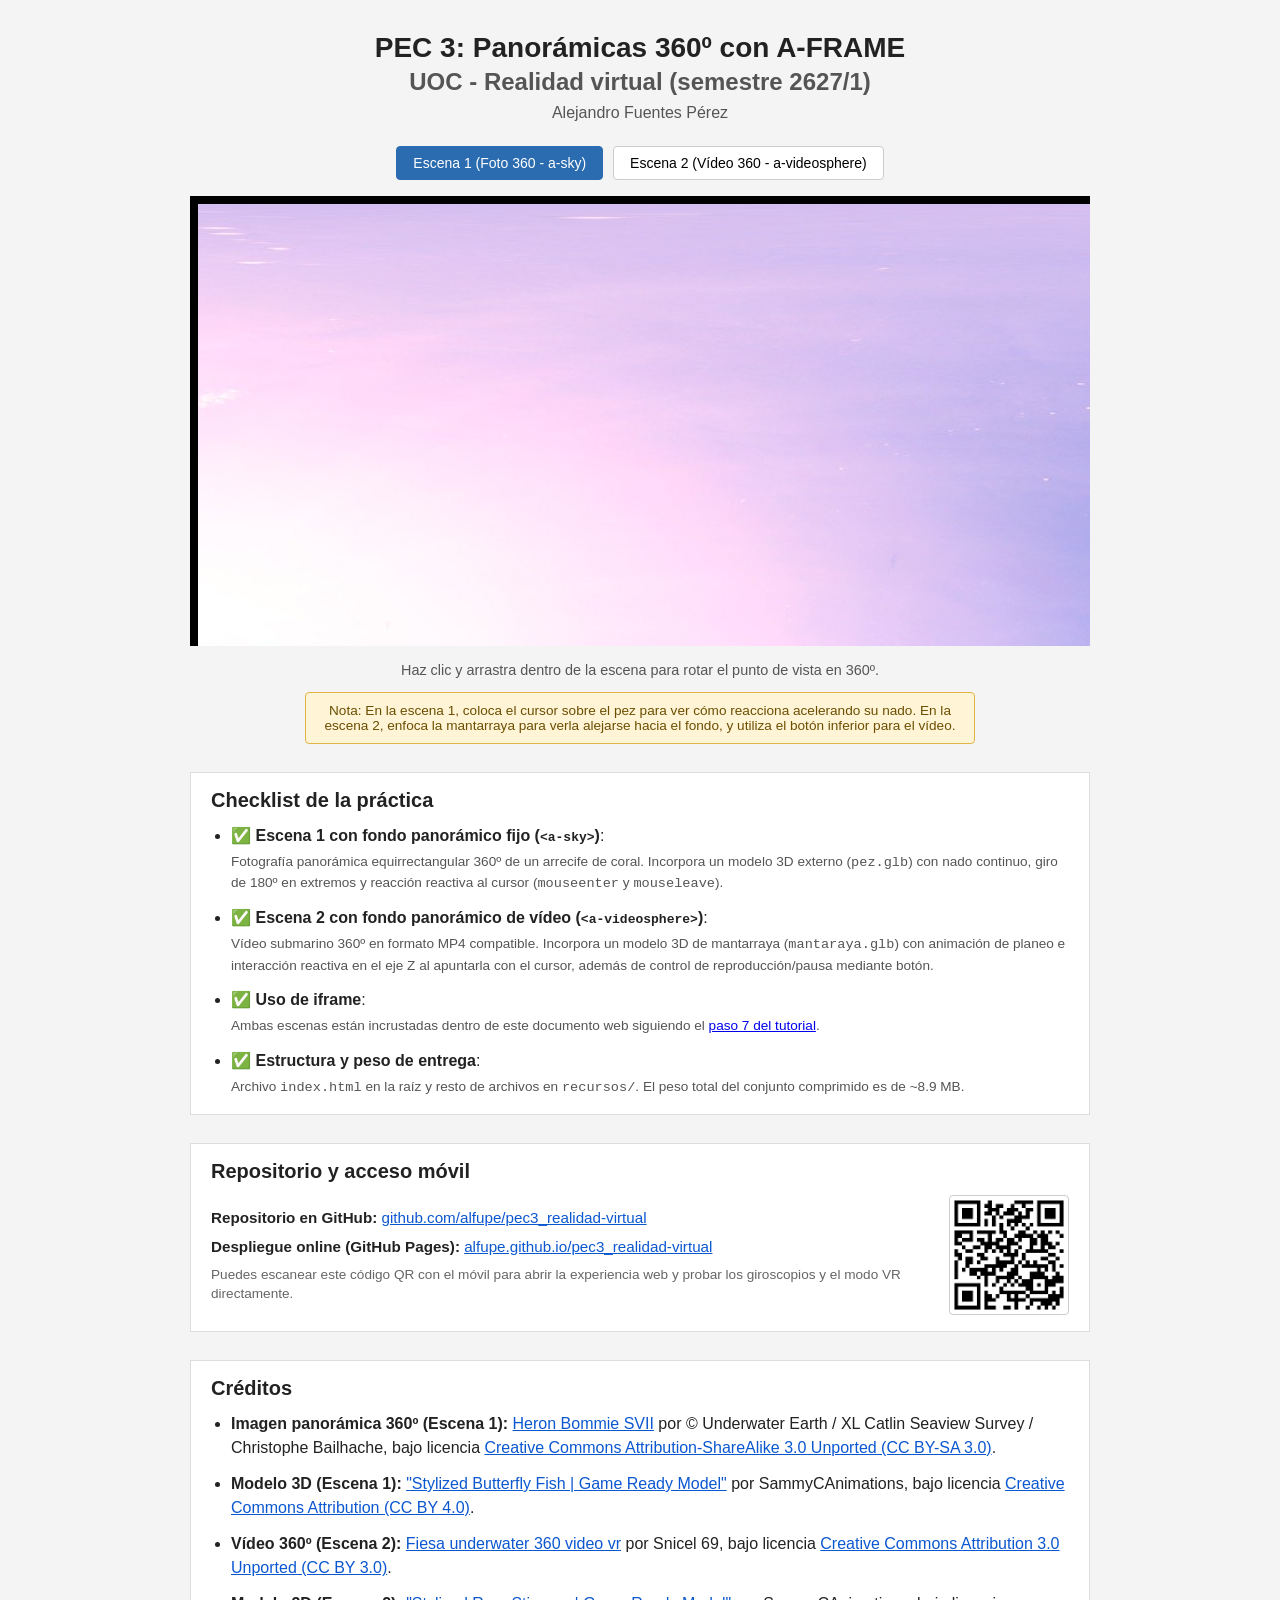
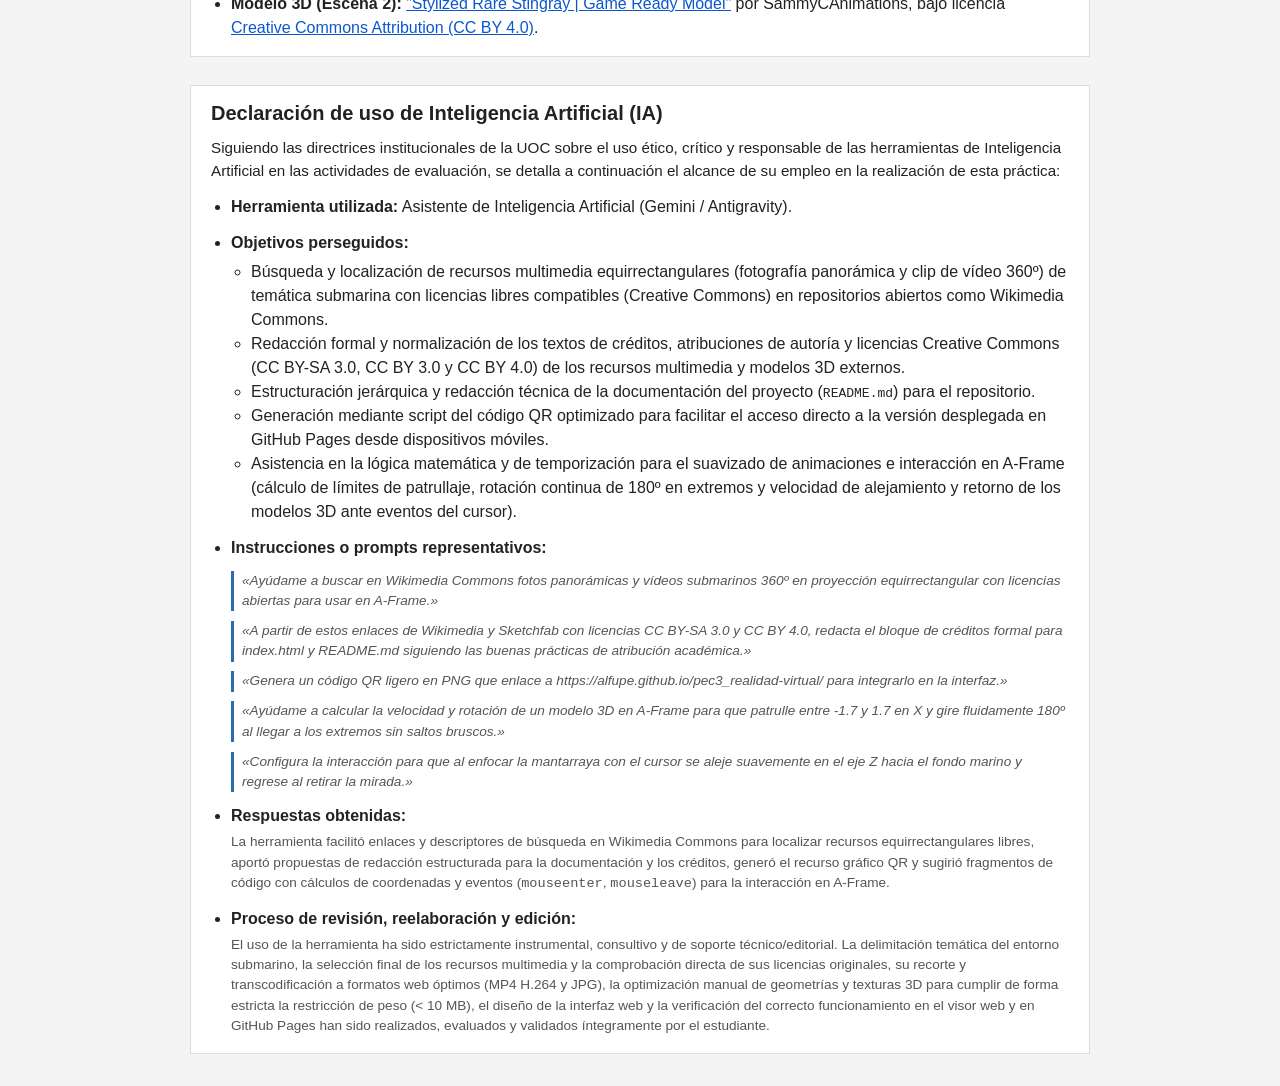
==== index.html @ 3fe5d0ec "docs: anadir busqueda de recursos 360 a la declaracion de IA" ====
<!DOCTYPE html>
<html lang="es">
<head>
    <meta charset="utf-8">
    <meta name="viewport" content="width=device-width, initial-scale=1.0">
    <title>PEC3_Fuentes_Alejandro</title>
    <meta name="description" content="PEC 3: Tutorial de A-FRAME 360º. PEC3_Fuentes_Alejandro">
    <link rel="stylesheet" href="recursos/styles.css?v=2">
</head>
<body>
    <main class="page">
        <header class="page__header">
            <h1 class="page__title">PEC 3: Panorámicas 360º con A-FRAME</h1>
            <h2 class="page__subtitle">UOC - Realidad virtual (semestre 2627/1)</h2>
            <p class="page__author">Alejandro Fuentes Pérez</p>
        </header>

        <!-- Selector de escenas con iframe -->
        <div class="scene-selector">
            <button class="scene-btn active" id="btn-scene1" onclick="cambiarEscena(1)">Escena 1 (Foto 360 - a-sky)</button>
            <button class="scene-btn" id="btn-scene2" onclick="cambiarEscena(2)">Escena 2 (Vídeo 360 - a-videosphere)</button>
        </div>

        <section class="page__viewer">
            <div id="contenedor-1" class="scene-container active">
                <iframe class="page__frame" src="recursos/escena1.html" title="Escena 1: Foto 360"></iframe>
            </div>
            <div id="contenedor-2" class="scene-container">
                <iframe class="page__frame" src="recursos/escena2.html" title="Escena 2: Vídeo 360"></iframe>
            </div>
        </section>

        <footer class="page__footer">
            <p>Haz clic y arrastra dentro de la escena para rotar el punto de vista en 360º.</p>
            <p class="page__warning">Nota: En la escena 1, coloca el cursor sobre el pez para ver cómo reacciona acelerando su nado. En la escena 2, enfoca la mantarraya para verla alejarse hacia el fondo, y utiliza el botón inferior para el vídeo.</p>
        </footer>

        <section class="instructions">
            <h2 class="instructions__title">Checklist de la práctica</h2>
            <ul class="instructions__list">
                <li class="instructions__item">
                    ✅ <strong>Escena 1 con fondo panorámico fijo (<code>&lt;a-sky&gt;</code>)</strong>:
                    <span class="instructions__note">Fotografía panorámica equirrectangular 360º de un arrecife de coral. Incorpora un modelo 3D externo (<code>pez.glb</code>) con nado continuo, giro de 180º en extremos y reacción reactiva al cursor (<code>mouseenter</code> y <code>mouseleave</code>).</span>
                </li>
                <li class="instructions__item">
                    ✅ <strong>Escena 2 con fondo panorámico de vídeo (<code>&lt;a-videosphere&gt;</code>)</strong>:
                    <span class="instructions__note">Vídeo submarino 360º en formato MP4 compatible. Incorpora un modelo 3D de mantarraya (<code>mantaraya.glb</code>) con animación de planeo e interacción reactiva en el eje Z al apuntarla con el cursor, además de control de reproducción/pausa mediante botón.</span>
                </li>
                <li class="instructions__item">
                    ✅ <strong>Uso de iframe</strong>:
                    <span class="instructions__note">Ambas escenas están incrustadas dentro de este documento web siguiendo el <a href="https://github.com/hannibalov/mindar/wiki/aframe-7-iframe-es" target="_blank" rel="noopener">paso 7 del tutorial</a>.</span>
                </li>
                <li class="instructions__item">
                    ✅ <strong>Estructura y peso de entrega</strong>:
                    <span class="instructions__note">Archivo <code>index.html</code> en la raíz y resto de archivos en <code>recursos/</code>. El peso total del conjunto comprimido es de ~8.9 MB.</span>
                </li>
            </ul>
        </section>

        <section class="instructions">
            <h2 class="instructions__title">Repositorio y acceso móvil</h2>
            <div class="access-box">
                <div class="access-box__info">
                    <p><strong>Repositorio en GitHub:</strong> <a class="credits__link" href="https://github.com/alfupe/pec3_realidad-virtual" target="_blank" rel="noopener">github.com/alfupe/pec3_realidad-virtual</a></p>
                    <p><strong>Despliegue online (GitHub Pages):</strong> <a class="credits__link" href="https://alfupe.github.io/pec3_realidad-virtual/" target="_blank" rel="noopener">alfupe.github.io/pec3_realidad-virtual</a></p>
                    <p class="access-box__hint">Puedes escanear este código QR con el móvil para abrir la experiencia web y probar los giroscopios y el modo VR directamente.</p>
                </div>
                <div class="access-box__qr">
                    <img src="recursos/qr-github-pages.png" alt="Código QR GitHub Pages" width="110" height="110">
                </div>
            </div>
        </section>

        <section class="credits">
            <h2 class="credits__title">Créditos</h2>
            <ul class="credits__list">
                <li class="credits__item">
                    <strong>Imagen panorámica 360º (Escena 1):</strong>
                    <a class="credits__link" href="https://commons.wikimedia.org/wiki/File:Heron_Bommie_SVII.jpg" target="_blank" rel="noopener">Heron Bommie SVII</a>
                    por © Underwater Earth / XL Catlin Seaview Survey / Christophe Bailhache, bajo licencia
                    <a class="credits__link" href="https://creativecommons.org/licenses/by-sa/3.0/" target="_blank" rel="noopener">Creative Commons Attribution-ShareAlike 3.0 Unported (CC BY-SA 3.0)</a>.
                </li>
                <li class="credits__item">
                    <strong>Modelo 3D (Escena 1):</strong>
                    <a class="credits__link" href="https://skfb.ly/pMEuW" target="_blank" rel="noopener">"Stylized Butterfly Fish | Game Ready Model"</a>
                    por SammyCAnimations, bajo licencia
                    <a class="credits__link" href="http://creativecommons.org/licenses/by/4.0/" target="_blank" rel="noopener">Creative Commons Attribution (CC BY 4.0)</a>.
                </li>
                <li class="credits__item">
                    <strong>Vídeo 360º (Escena 2):</strong>
                    <a class="credits__link" href="https://commons.wikimedia.org/wiki/File:Fiesa_underwater_360_video_vr_-insta360x4.webm" target="_blank" rel="noopener">Fiesa underwater 360 video vr</a>
                    por Snicel 69, bajo licencia
                    <a class="credits__link" href="https://creativecommons.org/licenses/by/3.0/" target="_blank" rel="noopener">Creative Commons Attribution 3.0 Unported (CC BY 3.0)</a>.
                </li>
                <li class="credits__item">
                    <strong>Modelo 3D (Escena 2):</strong>
                    <a class="credits__link" href="https://skfb.ly/pMEuE" target="_blank" rel="noopener">"Stylized Rare Stingray | Game Ready Model"</a>
                    por SammyCAnimations, bajo licencia
                    <a class="credits__link" href="http://creativecommons.org/licenses/by/4.0/" target="_blank" rel="noopener">Creative Commons Attribution (CC BY 4.0)</a>.
                </li>
            </ul>
        </section>

        <section class="instructions">
            <h2 class="instructions__title">Declaración de uso de Inteligencia Artificial (IA)</h2>
            <p style="margin: 0 0 0.75rem; line-height: 1.5; font-size: 0.95rem;">Siguiendo las directrices institucionales de la UOC sobre el uso ético, crítico y responsable de las herramientas de Inteligencia Artificial en las actividades de evaluación, se detalla a continuación el alcance de su empleo en la realización de esta práctica:</p>

            <ul class="instructions__list">
                <li class="instructions__item">
                    <strong>Herramienta utilizada:</strong> Asistente de Inteligencia Artificial (Gemini / Antigravity).
                </li>
                <li class="instructions__item">
                    <strong>Objetivos perseguidos:</strong>
                    <ul style="margin-top: 0.35rem; padding-left: 1.25rem;">
                        <li>Búsqueda y localización de recursos multimedia equirrectangulares (fotografía panorámica y clip de vídeo 360º) de temática submarina con licencias libres compatibles (Creative Commons) en repositorios abiertos como Wikimedia Commons.</li>
                        <li>Redacción formal y normalización de los textos de créditos, atribuciones de autoría y licencias Creative Commons (CC BY-SA 3.0, CC BY 3.0 y CC BY 4.0) de los recursos multimedia y modelos 3D externos.</li>
                        <li>Estructuración jerárquica y redacción técnica de la documentación del proyecto (<code>README.md</code>) para el repositorio.</li>
                        <li>Generación mediante script del código QR optimizado para facilitar el acceso directo a la versión desplegada en GitHub Pages desde dispositivos móviles.</li>
                        <li>Asistencia en la lógica matemática y de temporización para el suavizado de animaciones e interacción en A-Frame (cálculo de límites de patrullaje, rotación continua de 180º en extremos y velocidad de alejamiento y retorno de los modelos 3D ante eventos del cursor).</li>
                    </ul>
                </li>
                <li class="instructions__item">
                    <strong>Instrucciones o prompts representativos:</strong>
                    <div style="margin-top: 0.4rem; display: flex; flex-direction: column; gap: 0.35rem;">
                        <span class="instructions__note" style="border-left: 3px solid #2b6cb0; padding-left: 8px; font-style: italic;">«Ayúdame a buscar en Wikimedia Commons fotos panorámicas y vídeos submarinos 360º en proyección equirrectangular con licencias abiertas para usar en A-Frame.»</span>
                        <span class="instructions__note" style="border-left: 3px solid #2b6cb0; padding-left: 8px; font-style: italic;">«A partir de estos enlaces de Wikimedia y Sketchfab con licencias CC BY-SA 3.0 y CC BY 4.0, redacta el bloque de créditos formal para index.html y README.md siguiendo las buenas prácticas de atribución académica.»</span>
                        <span class="instructions__note" style="border-left: 3px solid #2b6cb0; padding-left: 8px; font-style: italic;">«Genera un código QR ligero en PNG que enlace a https://alfupe.github.io/pec3_realidad-virtual/ para integrarlo en la interfaz.»</span>
                        <span class="instructions__note" style="border-left: 3px solid #2b6cb0; padding-left: 8px; font-style: italic;">«Ayúdame a calcular la velocidad y rotación de un modelo 3D en A-Frame para que patrulle entre -1.7 y 1.7 en X y gire fluidamente 180º al llegar a los extremos sin saltos bruscos.»</span>
                        <span class="instructions__note" style="border-left: 3px solid #2b6cb0; padding-left: 8px; font-style: italic;">«Configura la interacción para que al enfocar la mantarraya con el cursor se aleje suavemente en el eje Z hacia el fondo marino y regrese al retirar la mirada.»</span>
                    </div>
                </li>
                <li class="instructions__item">
                    <strong>Respuestas obtenidas:</strong>
                    <span class="instructions__note">La herramienta facilitó enlaces y descriptores de búsqueda en Wikimedia Commons para localizar recursos equirrectangulares libres, aportó propuestas de redacción estructurada para la documentación y los créditos, generó el recurso gráfico QR y sugirió fragmentos de código con cálculos de coordenadas y eventos (<code>mouseenter</code>, <code>mouseleave</code>) para la interacción en A-Frame.</span>
                </li>
                <li class="instructions__item">
                    <strong>Proceso de revisión, reelaboración y edición:</strong>
                    <span class="instructions__note">El uso de la herramienta ha sido estrictamente instrumental, consultivo y de soporte técnico/editorial. La delimitación temática del entorno submarino, la selección final de los recursos multimedia y la comprobación directa de sus licencias originales, su recorte y transcodificación a formatos web óptimos (MP4 H.264 y JPG), la optimización manual de geometrías y texturas 3D para cumplir de forma estricta la restricción de peso (&lt; 10 MB), el diseño de la interfaz web y la verificación del correcto funcionamiento en el visor web y en GitHub Pages han sido realizados, evaluados y validados íntegramente por el estudiante.</span>
                </li>
            </ul>
        </section>
    </main>

    <script>
        function cambiarEscena(num) {
            var c1 = document.getElementById('contenedor-1');
            var c2 = document.getElementById('contenedor-2');
            var b1 = document.getElementById('btn-scene1');
            var b2 = document.getElementById('btn-scene2');

            if (num === 1) {
                c1.className = 'scene-container active';
                c2.className = 'scene-container';
                b1.className = 'scene-btn active';
                b2.className = 'scene-btn';
            } else {
                c1.className = 'scene-container';
                c2.className = 'scene-container active';
                b1.className = 'scene-btn';
                b2.className = 'scene-btn active';
            }
        }
    </script>
</body>
</html>
---- recursos/styles.css ----
body {
    margin: 0;
    padding: 2rem 1rem;
    font-family: Helvetica, Arial, sans-serif;
    color: #222;
    background-color: #f4f4f4;
}

.page {
    max-width: 900px;
    margin: 0 auto;
}

.page__header {
    text-align: center;
}

.page__title {
    margin: 0 0 0.25rem;
    font-size: 1.75rem;
}

.page__subtitle {
    margin: 0;
    color: #555;
}

.page__author {
    color: #555;
    margin: 0.5rem 0 1.5rem;
}

/* Selector de escena sencillo */
.scene-selector {
    display: flex;
    justify-content: center;
    gap: 10px;
    margin-bottom: 1rem;
}

.scene-btn {
    padding: 8px 16px;
    font-size: 14px;
    background-color: #fff;
    border: 1px solid #ccc;
    border-radius: 4px;
    cursor: pointer;
}

.scene-btn:hover {
    background-color: #eee;
}

.scene-btn.active {
    background-color: #2b6cb0;
    color: #fff;
    border-color: #2b6cb0;
}

.page__viewer {
    position: relative;
    height: 450px;
    background-color: #000;
}

.scene-container {
    display: none;
    width: 100%;
    height: 100%;
}

.scene-container.active {
    display: block;
}

.page__frame {
    display: block;
    width: 100%;
    height: 100%;
    border: 0;
}

.page__footer {
    text-align: center;
    color: #555;
    margin-top: 1rem;
    font-size: 0.9rem;
}

.page__warning {
    max-width: 640px;
    margin: 0.75rem auto 0;
    padding: 0.6rem 0.9rem;
    background-color: #fff4d6;
    border: 1px solid #e0b64a;
    border-radius: 4px;
    color: #6b4e00;
    font-size: 0.85rem;
}

.credits,
.instructions,
.ai-declaration {
    margin-top: 1.75rem;
    padding: 1rem 1.25rem;
    background-color: #fff;
    border: 1px solid #ddd;
}

.credits__title,
.instructions__title,
.ai-declaration__title {
    margin: 0 0 0.75rem;
    font-size: 1.25rem;
}

.ai-declaration__subtitle {
    margin: 1rem 0 0.35rem;
    font-size: 0.95rem;
    color: #222;
}

.credits__list,
.instructions__list,
.ai-declaration__list {
    margin: 0;
    padding-left: 1.25rem;
}

.credits__item,
.instructions__item,
.ai-declaration__item {
    margin-bottom: 0.75rem;
    line-height: 1.5;
}

.credits__item:last-child,
.instructions__item:last-child,
.ai-declaration__item:last-child {
    margin-bottom: 0;
}

.ai-declaration p {
    margin: 0 0 0.5rem;
    line-height: 1.5;
    font-size: 0.95rem;
}

.ai-declaration blockquote {
    margin: 0.4rem 0 0.8rem;
    padding: 0.4rem 0.8rem;
    background-color: #f9f9f9;
    border-left: 3px solid #2b6cb0;
    font-style: italic;
    font-size: 0.88rem;
    color: #444;
}

.credits__link {
    color: #0b57d0;
}

.instructions__note {
    display: block;
    margin-top: 0.25rem;
    color: #555;
    font-size: 0.85rem;
}

.access-box {
    display: flex;
    align-items: center;
    justify-content: space-between;
    gap: 1.5rem;
}

.access-box__info p {
    margin: 0 0 0.5rem;
    font-size: 0.95rem;
    line-height: 1.4;
}

.access-box__info p:last-child {
    margin-bottom: 0;
}

.access-box__hint {
    color: #666;
    font-size: 0.85rem !important;
}

.access-box__qr img {
    display: block;
    border: 1px solid #ccc;
    border-radius: 4px;
    padding: 4px;
    background: #fff;
}

@media (max-width: 600px) {
    .access-box {
        flex-direction: column;
        align-items: flex-start;
    }
}
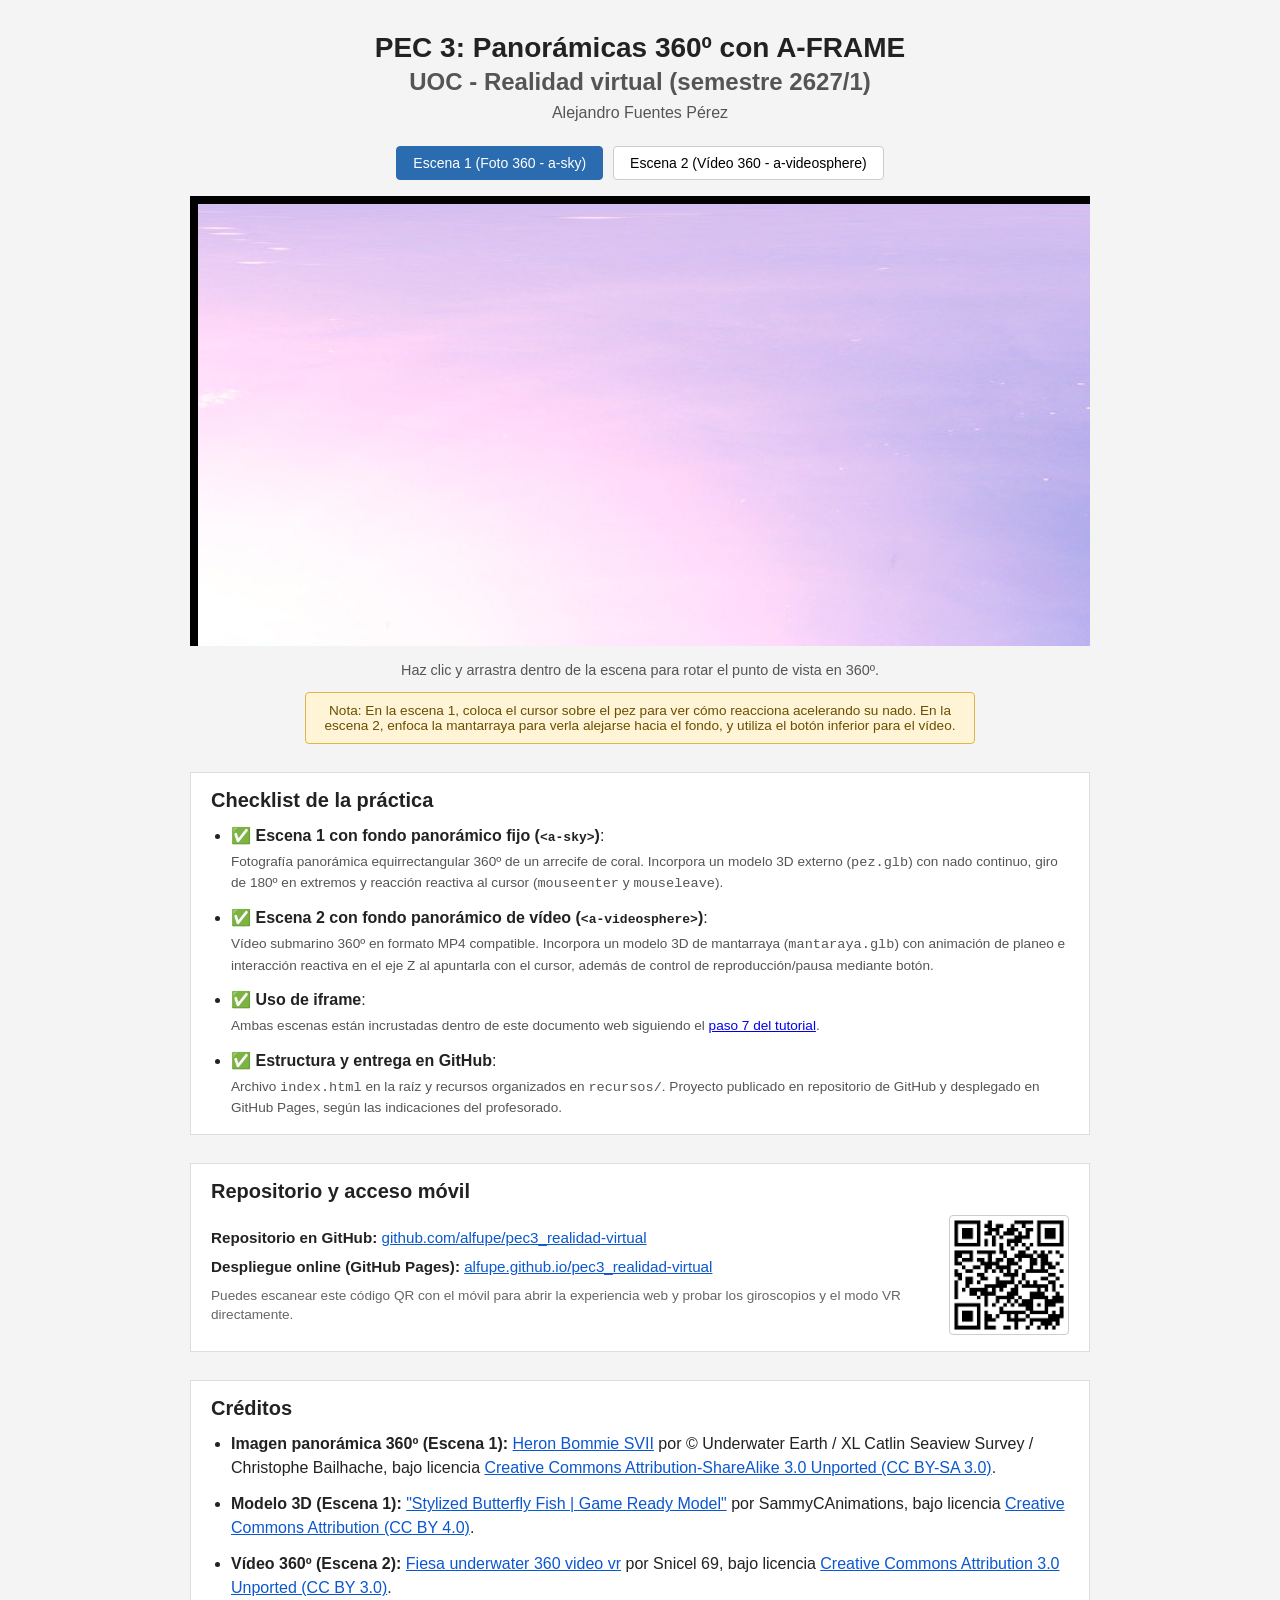
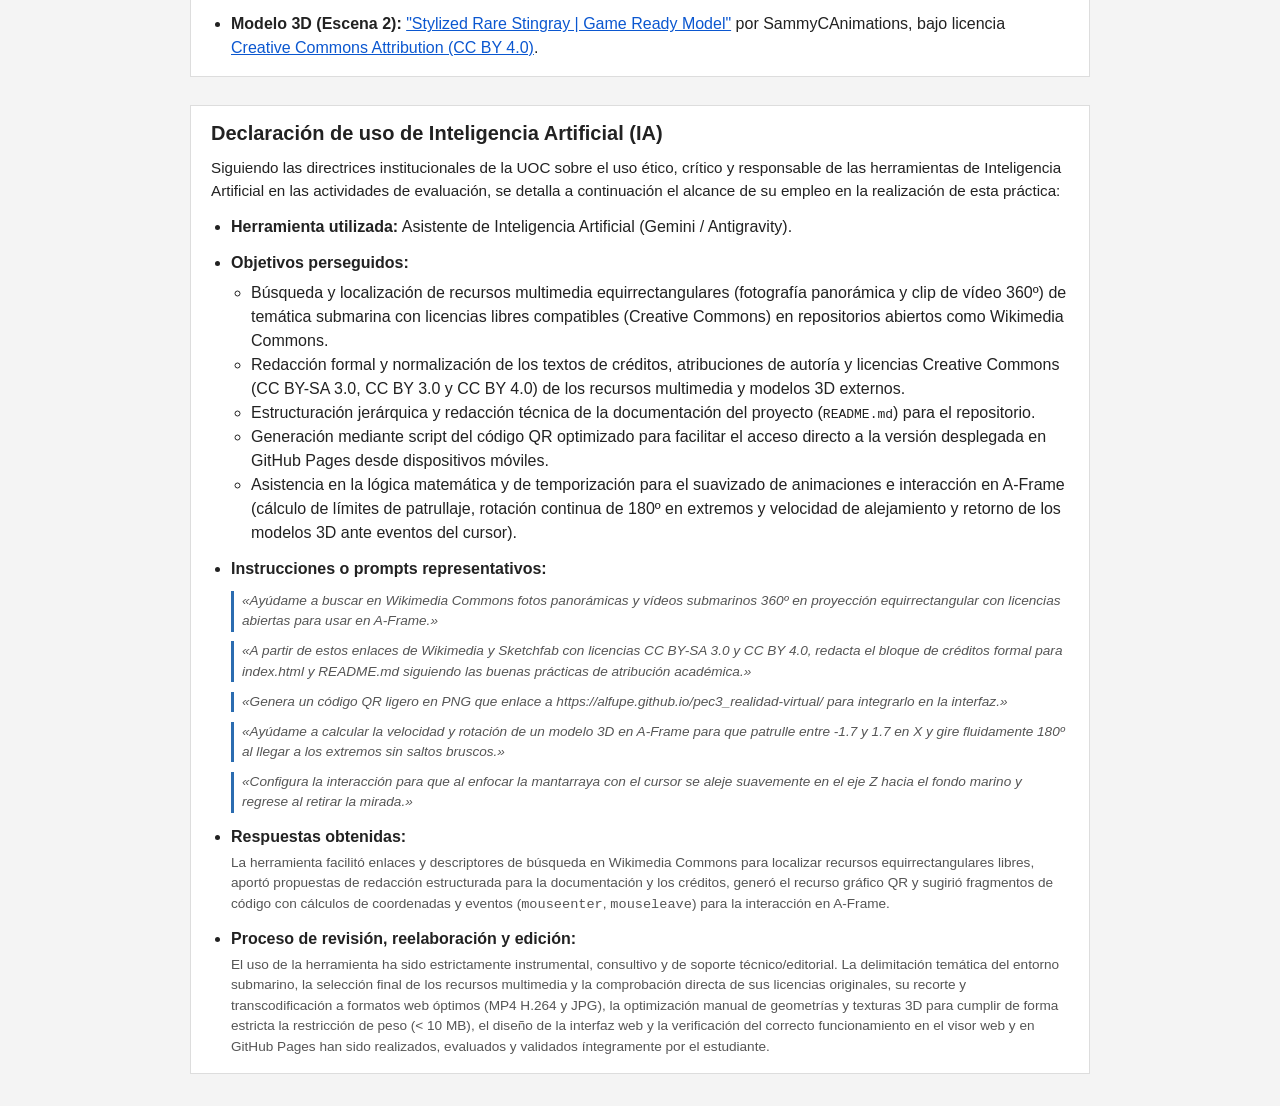
==== commit 1f177a66: "docs: actualizar checklist con la modalidad de entrega en GitHub indicada por el profesor" ====
--- a/index.html
+++ b/index.html
@@ -23,10 +23,10 @@
 
         <section class="page__viewer">
             <div id="contenedor-1" class="scene-container active">
-                <iframe class="page__frame" src="recursos/escena1.html" title="Escena 1: Foto 360"></iframe>
+                <iframe class="page__frame" src="recursos/escena1.html" title="Escena 1: Foto 360" allow="vr"></iframe>
             </div>
             <div id="contenedor-2" class="scene-container">
-                <iframe class="page__frame" src="recursos/escena2.html" title="Escena 2: Vídeo 360"></iframe>
+                <iframe class="page__frame" src="recursos/escena2.html" title="Escena 2: Vídeo 360" allow="autoplay; vr"></iframe>
             </div>
         </section>
 
@@ -51,8 +51,8 @@
                     <span class="instructions__note">Ambas escenas están incrustadas dentro de este documento web siguiendo el <a href="https://github.com/hannibalov/mindar/wiki/aframe-7-iframe-es" target="_blank" rel="noopener">paso 7 del tutorial</a>.</span>
                 </li>
                 <li class="instructions__item">
-                    ✅ <strong>Estructura y peso de entrega</strong>:
-                    <span class="instructions__note">Archivo <code>index.html</code> en la raíz y resto de archivos en <code>recursos/</code>. El peso total del conjunto comprimido es de ~8.9 MB.</span>
+                    ✅ <strong>Estructura y entrega en GitHub</strong>:
+                    <span class="instructions__note">Archivo <code>index.html</code> en la raíz y recursos organizados en <code>recursos/</code>. Proyecto publicado en repositorio de GitHub y desplegado en GitHub Pages, según las indicaciones del profesorado.</span>
                 </li>
             </ul>
         </section>
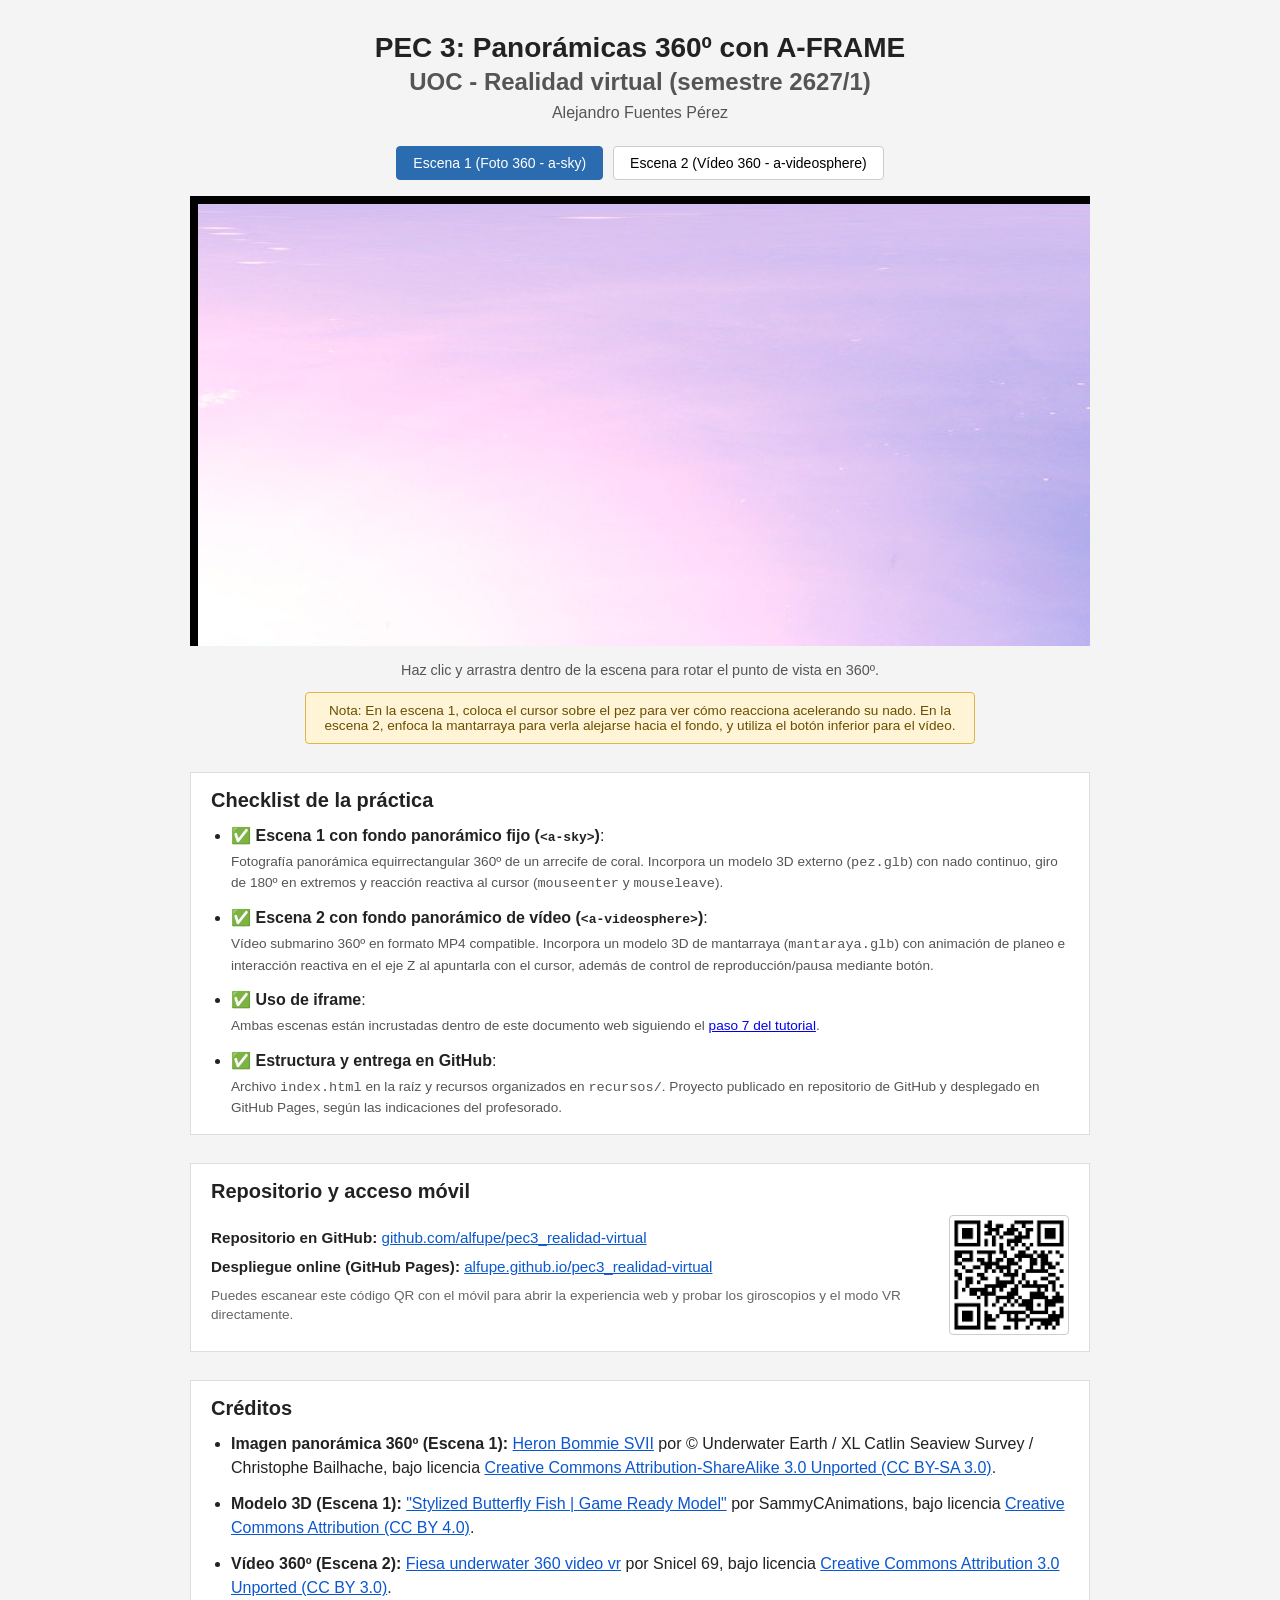
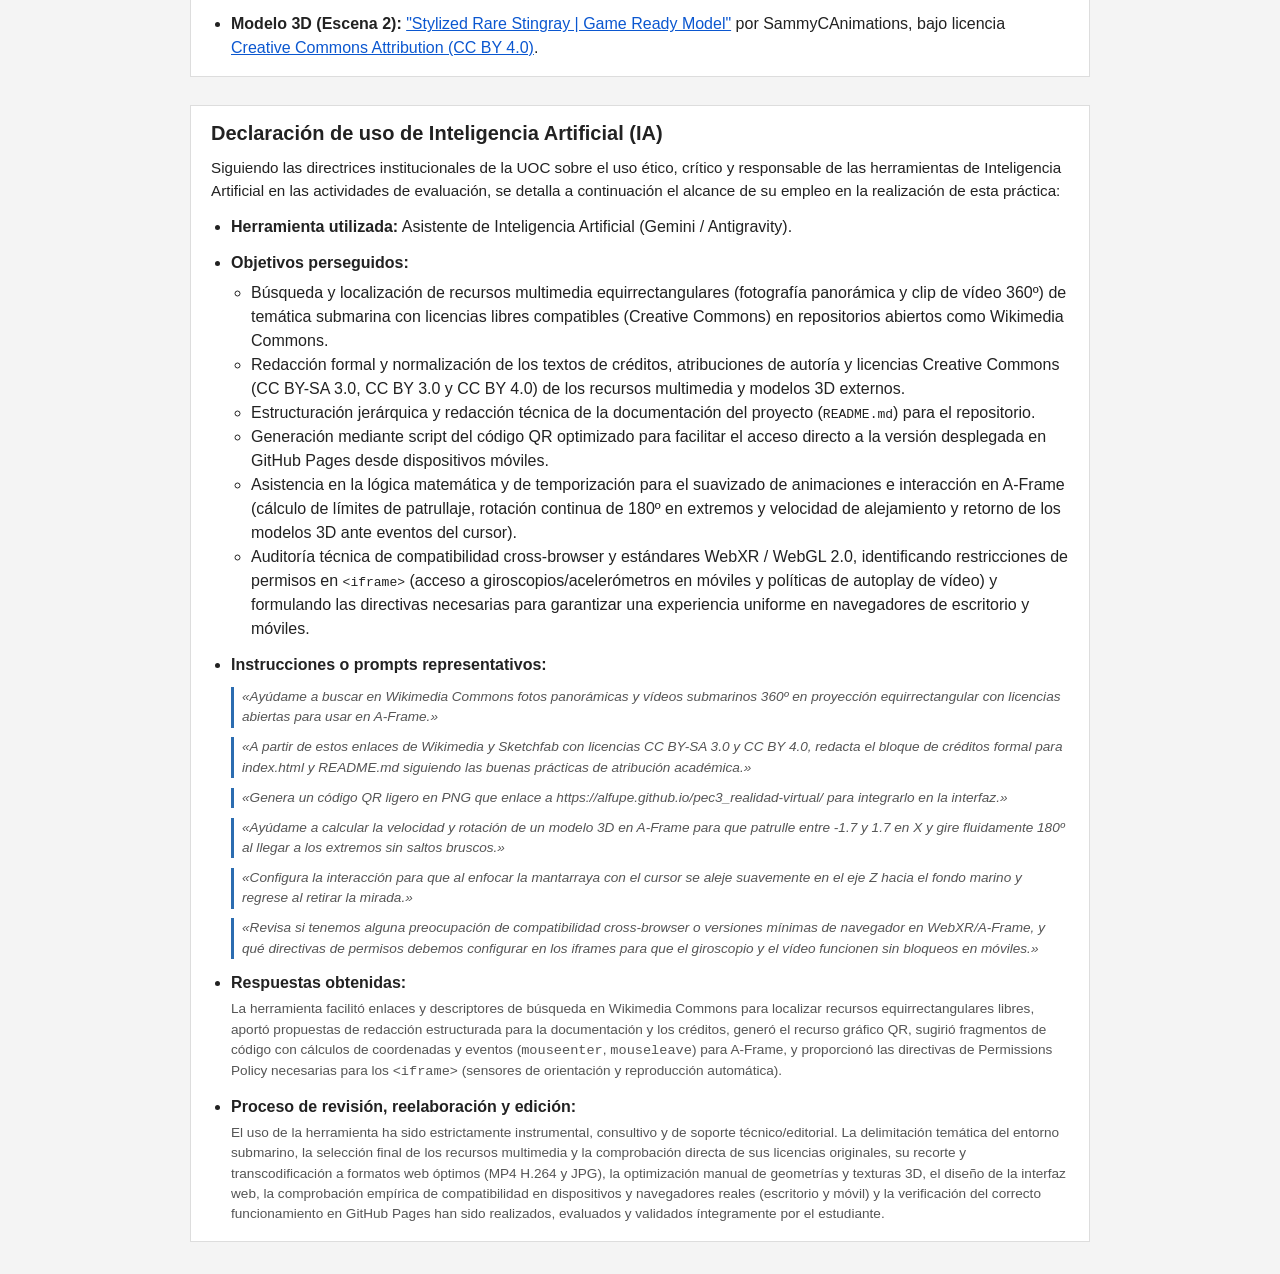
==== commit db702ce1: "docs: anadir auditoria y mejora cross-browser a la declaracion de IA" ====
--- a/index.html
+++ b/index.html
@@ -23,10 +23,10 @@
 
         <section class="page__viewer">
             <div id="contenedor-1" class="scene-container active">
-                <iframe class="page__frame" src="recursos/escena1.html" title="Escena 1: Foto 360" allow="vr"></iframe>
+                <iframe class="page__frame" src="recursos/escena1.html" title="Escena 1: Foto 360" allow="accelerometer; gyroscope; xr-spatial-tracking; fullscreen" allowfullscreen="true"></iframe>
             </div>
             <div id="contenedor-2" class="scene-container">
-                <iframe class="page__frame" src="recursos/escena2.html" title="Escena 2: Vídeo 360" allow="autoplay; vr"></iframe>
+                <iframe class="page__frame" src="recursos/escena2.html" title="Escena 2: Vídeo 360" allow="autoplay; accelerometer; gyroscope; xr-spatial-tracking; fullscreen" allowfullscreen="true"></iframe>
             </div>
         </section>
 
@@ -117,6 +117,7 @@
                         <li>Estructuración jerárquica y redacción técnica de la documentación del proyecto (<code>README.md</code>) para el repositorio.</li>
                         <li>Generación mediante script del código QR optimizado para facilitar el acceso directo a la versión desplegada en GitHub Pages desde dispositivos móviles.</li>
                         <li>Asistencia en la lógica matemática y de temporización para el suavizado de animaciones e interacción en A-Frame (cálculo de límites de patrullaje, rotación continua de 180º en extremos y velocidad de alejamiento y retorno de los modelos 3D ante eventos del cursor).</li>
+                        <li>Auditoría técnica de compatibilidad cross-browser y estándares WebXR / WebGL 2.0, identificando restricciones de permisos en <code>&lt;iframe&gt;</code> (acceso a giroscopios/acelerómetros en móviles y políticas de autoplay de vídeo) y formulando las directivas necesarias para garantizar una experiencia uniforme en navegadores de escritorio y móviles.</li>
                     </ul>
                 </li>
                 <li class="instructions__item">
@@ -127,26 +128,27 @@
                         <span class="instructions__note" style="border-left: 3px solid #2b6cb0; padding-left: 8px; font-style: italic;">«Genera un código QR ligero en PNG que enlace a https://alfupe.github.io/pec3_realidad-virtual/ para integrarlo en la interfaz.»</span>
                         <span class="instructions__note" style="border-left: 3px solid #2b6cb0; padding-left: 8px; font-style: italic;">«Ayúdame a calcular la velocidad y rotación de un modelo 3D en A-Frame para que patrulle entre -1.7 y 1.7 en X y gire fluidamente 180º al llegar a los extremos sin saltos bruscos.»</span>
                         <span class="instructions__note" style="border-left: 3px solid #2b6cb0; padding-left: 8px; font-style: italic;">«Configura la interacción para que al enfocar la mantarraya con el cursor se aleje suavemente en el eje Z hacia el fondo marino y regrese al retirar la mirada.»</span>
+                        <span class="instructions__note" style="border-left: 3px solid #2b6cb0; padding-left: 8px; font-style: italic;">«Revisa si tenemos alguna preocupación de compatibilidad cross-browser o versiones mínimas de navegador en WebXR/A-Frame, y qué directivas de permisos debemos configurar en los iframes para que el giroscopio y el vídeo funcionen sin bloqueos en móviles.»</span>
                     </div>
                 </li>
                 <li class="instructions__item">
                     <strong>Respuestas obtenidas:</strong>
-                    <span class="instructions__note">La herramienta facilitó enlaces y descriptores de búsqueda en Wikimedia Commons para localizar recursos equirrectangulares libres, aportó propuestas de redacción estructurada para la documentación y los créditos, generó el recurso gráfico QR y sugirió fragmentos de código con cálculos de coordenadas y eventos (<code>mouseenter</code>, <code>mouseleave</code>) para la interacción en A-Frame.</span>
+                    <span class="instructions__note">La herramienta facilitó enlaces y descriptores de búsqueda en Wikimedia Commons para localizar recursos equirrectangulares libres, aportó propuestas de redacción estructurada para la documentación y los créditos, generó el recurso gráfico QR, sugirió fragmentos de código con cálculos de coordenadas y eventos (<code>mouseenter</code>, <code>mouseleave</code>) para A-Frame, y proporcionó las directivas de Permissions Policy necesarias para los <code>&lt;iframe&gt;</code> (sensores de orientación y reproducción automática).</span>
                 </li>
                 <li class="instructions__item">
                     <strong>Proceso de revisión, reelaboración y edición:</strong>
-                    <span class="instructions__note">El uso de la herramienta ha sido estrictamente instrumental, consultivo y de soporte técnico/editorial. La delimitación temática del entorno submarino, la selección final de los recursos multimedia y la comprobación directa de sus licencias originales, su recorte y transcodificación a formatos web óptimos (MP4 H.264 y JPG), la optimización manual de geometrías y texturas 3D para cumplir de forma estricta la restricción de peso (&lt; 10 MB), el diseño de la interfaz web y la verificación del correcto funcionamiento en el visor web y en GitHub Pages han sido realizados, evaluados y validados íntegramente por el estudiante.</span>
+                    <span class="instructions__note">El uso de la herramienta ha sido estrictamente instrumental, consultivo y de soporte técnico/editorial. La delimitación temática del entorno submarino, la selección final de los recursos multimedia y la comprobación directa de sus licencias originales, su recorte y transcodificación a formatos web óptimos (MP4 H.264 y JPG), la optimización manual de geometrías y texturas 3D, el diseño de la interfaz web, la comprobación empírica de compatibilidad en dispositivos y navegadores reales (escritorio y móvil) y la verificación del correcto funcionamiento en GitHub Pages han sido realizados, evaluados y validados íntegramente por el estudiante.</span>
                 </li>
             </ul>
         </section>
     </main>
 
     <script>
-        function cambiarEscena(num) {
-            var c1 = document.getElementById('contenedor-1');
-            var c2 = document.getElementById('contenedor-2');
-            var b1 = document.getElementById('btn-scene1');
-            var b2 = document.getElementById('btn-scene2');
+        function cambiarEscena(num, actualizarUrl = true) {
+            const c1 = document.querySelector('#contenedor-1');
+            const c2 = document.querySelector('#contenedor-2');
+            const b1 = document.querySelector('#btn-scene1');
+            const b2 = document.querySelector('#btn-scene2');
 
             if (num === 1) {
                 c1.className = 'scene-container active';
@@ -159,7 +161,29 @@
                 b1.className = 'scene-btn';
                 b2.className = 'scene-btn active';
             }
+
+            if (actualizarUrl && window.history && window.history.pushState) {
+                const url = new URL(window.location);
+                url.searchParams.set('escena', num);
+                window.history.pushState({ escena: num }, '', url);
+            }
         }
+
+        // Leer parámetro ?escena=1 o ?escena=2 al cargar la página
+        window.addEventListener('DOMContentLoaded', () => {
+            const params = new URLSearchParams(window.location.search);
+            const escena = params.get('escena');
+            if (escena === '2') {
+                cambiarEscena(2, false);
+            }
+        });
+
+        // Soportar navegación con botones Atrás / Adelante del navegador
+        window.addEventListener('popstate', () => {
+            const params = new URLSearchParams(window.location.search);
+            const num = params.get('escena') === '2' ? 2 : 1;
+            cambiarEscena(num, false);
+        });
     </script>
 </body>
 </html>
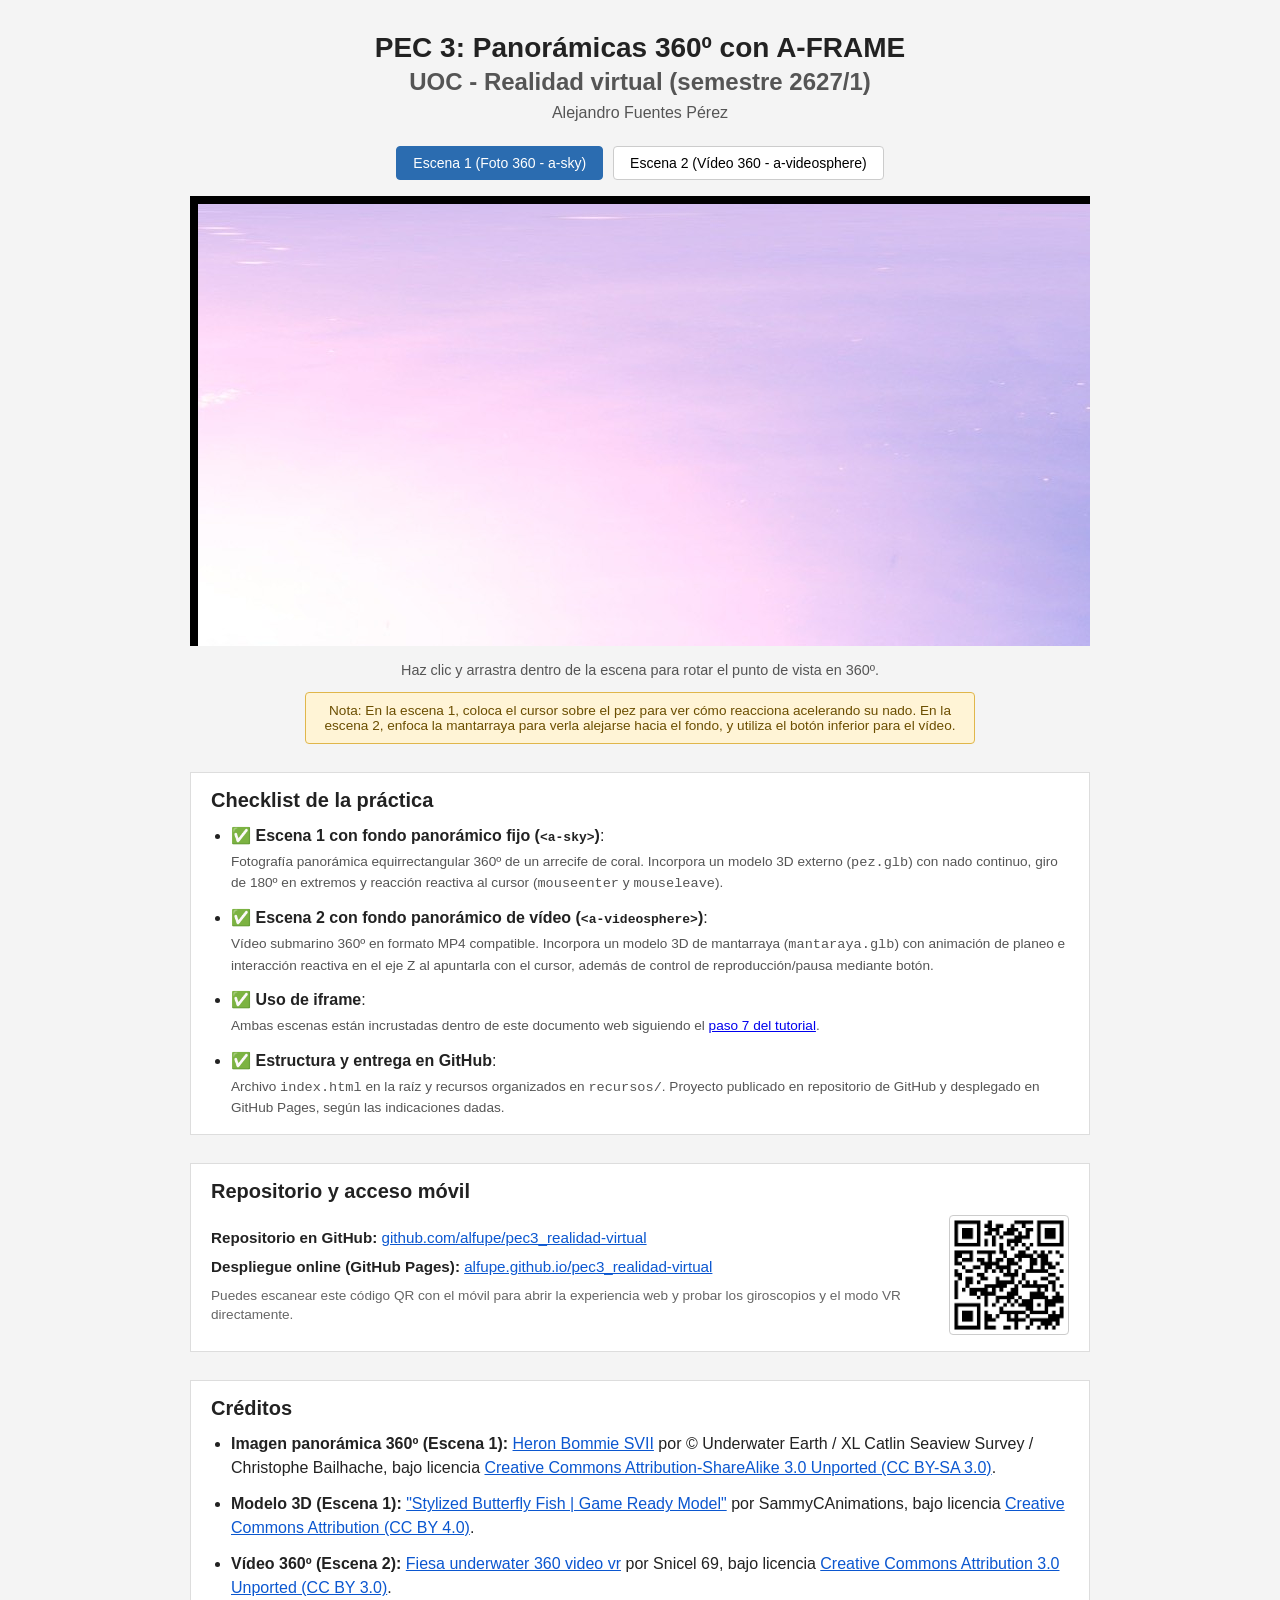
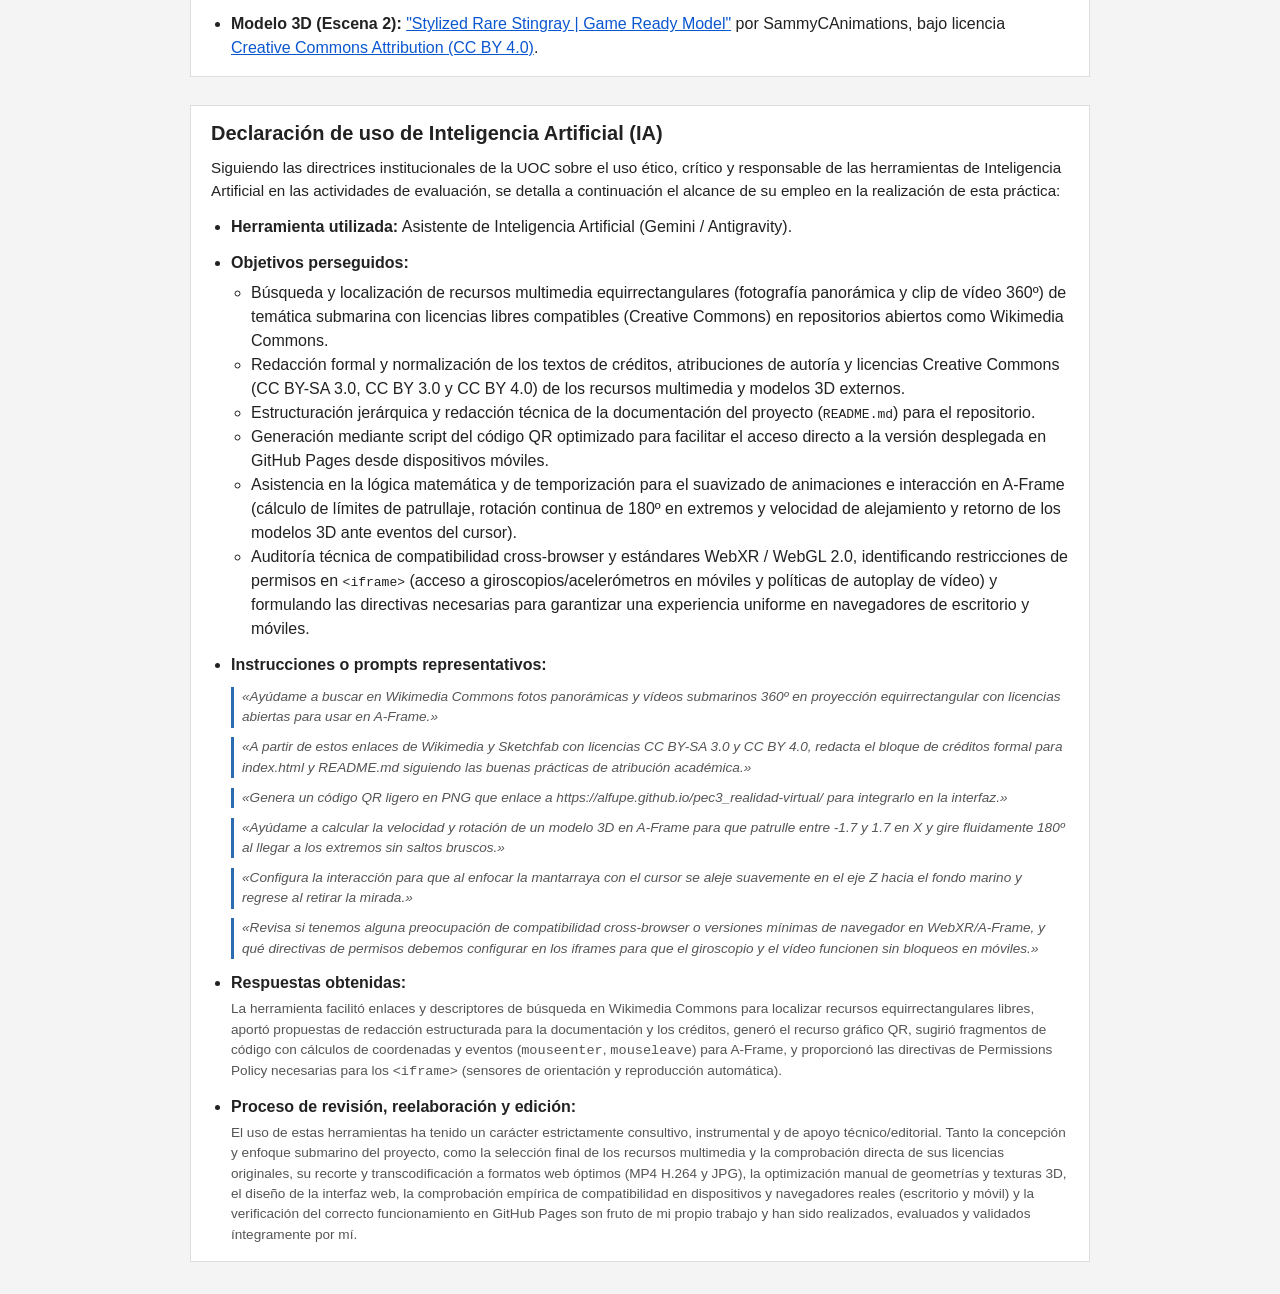
==== commit 145299a9: "style: redactar en primera persona la declaracion de IA y ajustar redaccion del checklist" ====
--- a/index.html
+++ b/index.html
@@ -52,7 +52,7 @@
                 </li>
                 <li class="instructions__item">
                     ✅ <strong>Estructura y entrega en GitHub</strong>:
-                    <span class="instructions__note">Archivo <code>index.html</code> en la raíz y recursos organizados en <code>recursos/</code>. Proyecto publicado en repositorio de GitHub y desplegado en GitHub Pages, según las indicaciones del profesorado.</span>
+                    <span class="instructions__note">Archivo <code>index.html</code> en la raíz y recursos organizados en <code>recursos/</code>. Proyecto publicado en repositorio de GitHub y desplegado en GitHub Pages, según las indicaciones dadas.</span>
                 </li>
             </ul>
         </section>
@@ -137,7 +137,7 @@
                 </li>
                 <li class="instructions__item">
                     <strong>Proceso de revisión, reelaboración y edición:</strong>
-                    <span class="instructions__note">El uso de la herramienta ha sido estrictamente instrumental, consultivo y de soporte técnico/editorial. La delimitación temática del entorno submarino, la selección final de los recursos multimedia y la comprobación directa de sus licencias originales, su recorte y transcodificación a formatos web óptimos (MP4 H.264 y JPG), la optimización manual de geometrías y texturas 3D, el diseño de la interfaz web, la comprobación empírica de compatibilidad en dispositivos y navegadores reales (escritorio y móvil) y la verificación del correcto funcionamiento en GitHub Pages han sido realizados, evaluados y validados íntegramente por el estudiante.</span>
+                    <span class="instructions__note">El uso de estas herramientas ha tenido un carácter estrictamente consultivo, instrumental y de apoyo técnico/editorial. Tanto la concepción y enfoque submarino del proyecto, como la selección final de los recursos multimedia y la comprobación directa de sus licencias originales, su recorte y transcodificación a formatos web óptimos (MP4 H.264 y JPG), la optimización manual de geometrías y texturas 3D, el diseño de la interfaz web, la comprobación empírica de compatibilidad en dispositivos y navegadores reales (escritorio y móvil) y la verificación del correcto funcionamiento en GitHub Pages son fruto de mi propio trabajo y han sido realizados, evaluados y validados íntegramente por mí.</span>
                 </li>
             </ul>
         </section>
